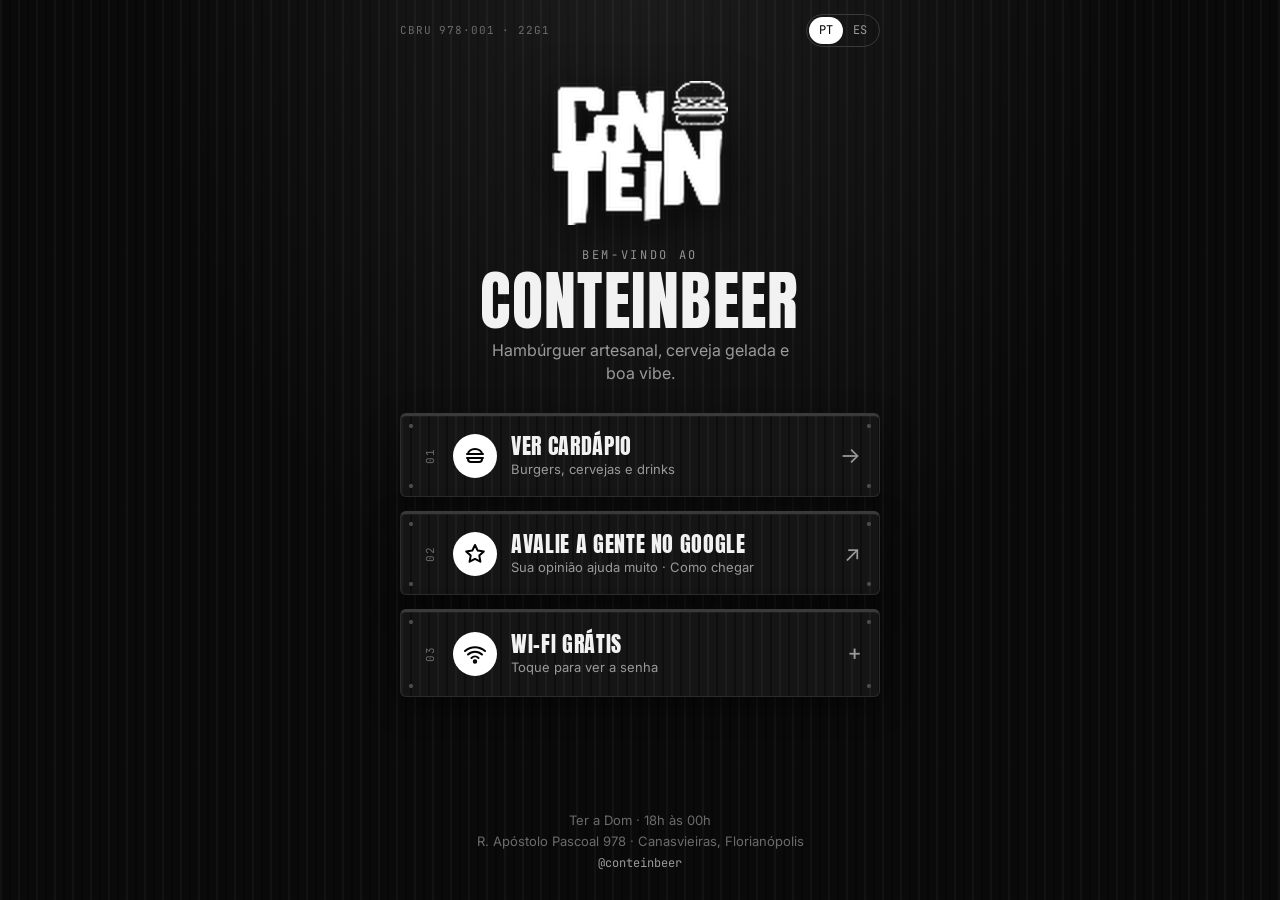
==== menu-digital/index.html @ 0159ce8a "Menú digital Conteinbeer: QR de mesa, menú bilingüe y panel con Supabase Página de inicio con menú, " ====
<!doctype html>
<html lang="pt-BR">
<head>
  <meta charset="utf-8">
  <meta name="viewport" content="width=device-width, initial-scale=1, viewport-fit=cover">
  <meta name="theme-color" content="#0a0a0a">
  <title>Conteinbeer · Bem-vindo</title>
  <meta name="description" content="Conteinbeer, Canasvieiras: cardápio, avaliações e Wi-Fi.">
  <link rel="icon" href="img/logo.png?v=2">
  <link rel="preconnect" href="https://fonts.googleapis.com">
  <link rel="preconnect" href="https://fonts.gstatic.com" crossorigin>
  <link href="https://fonts.googleapis.com/css2?family=Anton&family=Inter:wght@400;500;600;700&family=JetBrains+Mono:wght@500&display=swap" rel="stylesheet">
  <link rel="stylesheet" href="css/styles.css?v=3">
</head>
<body class="page-home">
  <header class="topbar">
    <span class="code">CBRU 978·001 · 22G1</span>
    <div class="lang" role="group" aria-label="Idioma">
      <button type="button" data-lang="pt">PT</button>
      <button type="button" data-lang="es">ES</button>
    </div>
  </header>

  <main class="home">
    <section class="hero">
      <img class="logo" src="img/logo.png?v=2" alt="Conteinbeer" width="176" height="144">
      <p class="eyebrow" data-i18n="welcome">Bem-vindo ao</p>
      <h1>Conteinbeer</h1>
      <p class="tagline" data-i18n="tagline">Hambúrguer artesanal, cerveja gelada e boa vibe.</p>
    </section>

    <nav class="links">
      <a class="panel link" href="menu.html">
        <span class="tag">01</span>
        <span class="icon" aria-hidden="true">
          <svg viewBox="0 0 24 24"><path d="M4 10h16M5 10a7 5 0 0 1 14 0M4 14h16M5 14v1a3 3 0 0 0 3 3h8a3 3 0 0 0 3-3v-1"/></svg>
        </span>
        <span class="text">
          <strong data-i18n="menu">Ver cardápio</strong>
          <small data-i18n="menuSub">Burgers, cervejas e drinks</small>
        </span>
        <span class="arrow" aria-hidden="true">→</span>
      </a>

      <a class="panel link" id="review-link" href="#" target="_blank" rel="noopener">
        <span class="tag">02</span>
        <span class="icon" aria-hidden="true">
          <svg viewBox="0 0 24 24"><path d="m12 3 2.7 5.6 6.1.8-4.5 4.2 1.1 6.1L12 16.8l-5.4 2.9 1.1-6.1-4.5-4.2 6.1-.8z"/></svg>
        </span>
        <span class="text">
          <strong data-i18n="review">Avalie a gente no Google</strong>
          <small data-i18n="reviewSub">Sua opinião ajuda muito · Como chegar</small>
        </span>
        <span class="arrow" aria-hidden="true">↗</span>
      </a>

      <div class="panel wifi" id="wifi">
        <button class="link wifi-toggle" type="button" aria-expanded="false" aria-controls="wifi-body">
          <span class="tag">03</span>
          <span class="icon" aria-hidden="true">
            <svg viewBox="0 0 24 24"><path d="M2 9a15 15 0 0 1 20 0M5 12.5a10 10 0 0 1 14 0M8.5 16a5 5 0 0 1 7 0"/><circle cx="12" cy="19.5" r="1.2"/></svg>
          </span>
          <span class="text">
            <strong data-i18n="wifi">Wi-Fi grátis</strong>
            <small data-i18n="wifiSub">Toque para ver a senha</small>
          </span>
          <span class="arrow chevron" aria-hidden="true">+</span>
        </button>
        <div class="wifi-body" id="wifi-body" hidden>
          <div class="field">
            <span class="label" data-i18n="network">Rede</span>
            <span class="value" id="wifi-ssid"></span>
          </div>
          <div class="field">
            <span class="label" data-i18n="password">Senha</span>
            <span class="value" id="wifi-pass"></span>
            <button class="copy" type="button" id="copy-pass" data-i18n="copy">Copiar</button>
          </div>
        </div>
      </div>
    </nav>
  </main>

  <footer class="footer">
    <p data-i18n="hours">Ter a Dom · 18h às 00h</p>
    <p id="address"></p>
    <a id="ig-link" href="#" target="_blank" rel="noopener">@conteinbeer</a>
  </footer>

  <script src="data/config.js"></script>
  <script src="js/app.js?v=3"></script>
</body>
</html>
---- menu-digital/css/styles.css ----
/* Conteinbeer — estética oscura de contenedor (negro, gris, blanco) */
:root {
  --bg: #0a0a0a;
  --steel: #151515;
  --steel-2: #1c1c1c;
  --line: #2b2b2b;
  --line-2: #3a3a3a;
  --text: #f2f2f2;
  --muted: #9a9a9a;
  --dim: #6b6b6b;
  --white: #ffffff;
  --radius: 6px;
  --display: "Anton", Impact, "Arial Narrow", sans-serif;
  --body: "Inter", system-ui, -apple-system, Segoe UI, Roboto, sans-serif;
  --mono: "JetBrains Mono", ui-monospace, Consolas, monospace;
  /* chapa corrugada del contenedor */
  --corrugated: repeating-linear-gradient(
    90deg,
    rgba(255, 255, 255, 0.035) 0 2px,
    rgba(255, 255, 255, 0) 2px 9px,
    rgba(0, 0, 0, 0.35) 9px 11px,
    rgba(0, 0, 0, 0) 11px 18px
  );
}

* { box-sizing: border-box; }
[hidden] { display: none !important; }
html { -webkit-text-size-adjust: 100%; scroll-behavior: smooth; }
body {
  margin: 0;
  min-height: 100vh;
  min-height: 100dvh;
  background-color: var(--bg);
  background-image:
    radial-gradient(ellipse at 50% -10%, rgba(255, 255, 255, 0.08), transparent 55%),
    var(--corrugated);
  color: var(--text);
  font-family: var(--body);
  font-size: 16px;
  line-height: 1.45;
  display: flex;
  flex-direction: column;
  align-items: center;
  padding: 0 16px env(safe-area-inset-bottom);
}
a { color: inherit; }
button { font: inherit; color: inherit; }
:focus-visible { outline: 2px solid var(--white); outline-offset: 3px; }

/* ---------- barra superior ---------- */
.topbar {
  width: 100%;
  max-width: 480px;
  display: flex;
  align-items: center;
  justify-content: space-between;
  gap: 12px;
  padding: 14px 0;
}
.topbar.sticky {
  position: sticky;
  top: 0;
  z-index: 10;
  background: rgba(10, 10, 10, 0.92);
  backdrop-filter: blur(8px);
  -webkit-backdrop-filter: blur(8px);
  margin: 0 -16px;
  padding: 10px 16px;
  max-width: calc(480px + 32px);
  width: calc(100% + 32px);
  border-bottom: 1px solid var(--line);
}
.code {
  font-family: var(--mono);
  font-size: 11px;
  letter-spacing: 0.08em;
  color: var(--dim);
}
.lang {
  display: inline-flex;
  border: 1px solid var(--line-2);
  border-radius: 999px;
  padding: 2px;
}
.lang button {
  border: 0;
  background: transparent;
  color: var(--muted);
  font-family: var(--mono);
  font-size: 12px;
  padding: 5px 10px;
  border-radius: 999px;
  cursor: pointer;
}
.lang button[aria-pressed="true"] { background: var(--white); color: #000; }

/* ---------- panel tipo contenedor ---------- */
.panel {
  position: relative;
  background-color: var(--steel);
  background-image:
    radial-gradient(circle at 10px 10px, #4a4a4a 1.6px, transparent 2.4px),
    radial-gradient(circle at calc(100% - 10px) 10px, #4a4a4a 1.6px, transparent 2.4px),
    radial-gradient(circle at 10px calc(100% - 10px), #4a4a4a 1.6px, transparent 2.4px),
    radial-gradient(circle at calc(100% - 10px) calc(100% - 10px), #4a4a4a 1.6px, transparent 2.4px),
    var(--corrugated);
  border: 1px solid var(--line);
  border-top: 3px solid var(--line-2);
  border-radius: var(--radius);
  box-shadow: 0 10px 30px rgba(0, 0, 0, 0.45), inset 0 1px 0 rgba(255, 255, 255, 0.04);
}
.tag {
  font-family: var(--mono);
  font-size: 11px;
  color: var(--dim);
  letter-spacing: 0.1em;
}

/* ---------- inicio ---------- */
.home { width: 100%; max-width: 480px; flex: 1; }
.hero { text-align: center; padding: 12px 0 28px; }
.logo {
  display: block;
  margin: 8px auto 22px;
  height: auto;
  filter: drop-shadow(0 10px 24px rgba(0, 0, 0, 0.8));
}
.eyebrow {
  margin: 0;
  font-family: var(--mono);
  font-size: 12px;
  text-transform: uppercase;
  letter-spacing: 0.22em;
  color: var(--muted);
}
h1 {
  margin: 4px 0 6px;
  font-family: var(--display);
  font-weight: 400;
  font-size: clamp(44px, 14vw, 64px);
  line-height: 1;
  letter-spacing: 0.02em;
  text-transform: uppercase;
}
.tagline { margin: 0 auto; max-width: 30ch; color: var(--muted); }

.links { display: grid; gap: 14px; }
.link {
  display: grid;
  grid-template-columns: auto 44px 1fr auto;
  align-items: center;
  gap: 14px;
  width: 100%;
  min-height: 84px;
  padding: 16px 18px 16px 22px;
  text-decoration: none;
  text-align: left;
  transition: transform 0.15s ease, border-color 0.15s ease, background-color 0.15s ease;
}
a.link:hover, a.link:active, .wifi-toggle:hover { border-color: #555; background-color: var(--steel-2); }
a.link:active { transform: scale(0.985); }
.link .tag { writing-mode: vertical-rl; transform: rotate(180deg); }
.icon {
  width: 44px;
  height: 44px;
  display: grid;
  place-items: center;
  border-radius: 50%;
  background: var(--white);
  color: #000;
}
.icon svg {
  width: 24px;
  height: 24px;
  fill: none;
  stroke: currentColor;
  stroke-width: 2;
  stroke-linecap: round;
  stroke-linejoin: round;
}
.text { display: flex; flex-direction: column; min-width: 0; }
.text strong {
  font-family: var(--display);
  font-weight: 400;
  font-size: 22px;
  letter-spacing: 0.03em;
  text-transform: uppercase;
  line-height: 1.1;
}
.text small { color: var(--muted); font-size: 13px; margin-top: 2px; }
.arrow { font-size: 22px; color: var(--muted); }

/* wifi */
.wifi { padding: 0; }
.wifi-toggle {
  border: 0;
  background: transparent;
  cursor: pointer;
  border-radius: var(--radius);
}
.wifi .chevron { transition: transform 0.2s ease; font-family: var(--mono); }
.wifi.open .chevron { transform: rotate(45deg); }
.wifi-body {
  border-top: 1px dashed var(--line-2);
  margin: 0 18px;
  padding: 14px 0 18px;
  display: grid;
  gap: 10px;
}
.field {
  display: flex;
  align-items: center;
  gap: 10px;
  background: rgba(0, 0, 0, 0.35);
  border: 1px solid var(--line);
  border-radius: var(--radius);
  padding: 10px 12px;
}
.field .label {
  font-family: var(--mono);
  font-size: 11px;
  text-transform: uppercase;
  letter-spacing: 0.1em;
  color: var(--dim);
  min-width: 52px;
}
.field .value {
  flex: 1;
  font-family: var(--mono);
  font-size: 15px;
  word-break: break-all;
  user-select: all;
}
.copy {
  border: 0;
  background: var(--white);
  color: #000;
  font-weight: 600;
  font-size: 13px;
  padding: 8px 14px;
  border-radius: 999px;
  cursor: pointer;
  white-space: nowrap;
}
.copy.ok { background: #d6d6d6; }

/* ---------- pie ---------- */
.footer {
  width: 100%;
  max-width: 480px;
  text-align: center;
  color: var(--dim);
  font-size: 13px;
  padding: 32px 0 28px;
}
.footer p { margin: 2px 0; }
.footer a { color: var(--muted); text-decoration: none; font-family: var(--mono); font-size: 12px; }

/* ---------- menú ---------- */
.back {
  display: inline-flex;
  align-items: center;
  gap: 6px;
  text-decoration: none;
  color: var(--muted);
  font-size: 14px;
  min-width: 80px;
}
.mini-logo { height: auto; }

.tabs {
  position: sticky;
  top: 57px;
  z-index: 9;
  width: calc(100% + 32px);
  max-width: calc(480px + 32px);
  margin: 0 -16px;
  padding: 10px 16px;
  display: flex;
  gap: 8px;
  overflow-x: auto;
  scrollbar-width: none;
  background: rgba(10, 10, 10, 0.92);
  backdrop-filter: blur(8px);
  -webkit-backdrop-filter: blur(8px);
  border-bottom: 1px solid var(--line);
}
.tabs::-webkit-scrollbar { display: none; }
.tabs a {
  flex: none;
  text-decoration: none;
  font-size: 14px;
  font-weight: 600;
  color: var(--muted);
  padding: 7px 14px;
  border: 1px solid var(--line-2);
  border-radius: 999px;
}
.tabs a.active { background: var(--white); border-color: var(--white); color: #000; }

.menu { width: 100%; max-width: 480px; flex: 1; }
.menu-title { margin: 22px 0 16px; }
.cat {
  padding: 20px 18px 8px;
  margin-bottom: 16px;
  scroll-margin-top: 120px;
}
.cat-head { display: flex; align-items: baseline; gap: 10px; }
.cat h2 {
  margin: 0;
  font-family: var(--display);
  font-weight: 400;
  font-size: 28px;
  letter-spacing: 0.03em;
  text-transform: uppercase;
}
.cat-note { margin: 4px 0 0; color: var(--muted); font-size: 13px; }
.cat ul { list-style: none; margin: 12px 0 0; padding: 0; }
.item { padding: 14px 0; border-top: 1px solid var(--line); }
.item-top { display: flex; align-items: baseline; gap: 8px; }
.item h3 {
  margin: 0;
  font-size: 16px;
  font-weight: 700;
  display: flex;
  flex-wrap: wrap;
  align-items: center;
  gap: 6px;
}
.dots { flex: 1; border-bottom: 1px dotted var(--line-2); transform: translateY(-4px); min-width: 12px; }
.price { font-family: var(--mono); font-size: 15px; white-space: nowrap; }
.desc { margin: 4px 0 0; color: var(--muted); font-size: 14px; max-width: 40ch; }
.badge {
  font-family: var(--mono);
  font-size: 10px;
  font-weight: 500;
  text-transform: uppercase;
  letter-spacing: 0.08em;
  padding: 2px 7px;
  border-radius: 3px;
  border: 1px solid var(--line-2);
  color: var(--muted);
}
.badge-casa { background: var(--white); color: #000; border-color: var(--white); }

/* subcategorías, fotos y foto ampliada */
.sub-title {
  margin: 18px 0 0;
  padding-top: 14px;
  border-top: 2px solid var(--line-2);
  font-family: var(--mono);
  font-size: 12px;
  font-weight: 500;
  text-transform: uppercase;
  letter-spacing: 0.14em;
  color: var(--muted);
}
.sub-title + .cat-note { margin-top: 2px; }
.sub-title + ul, .sub-title + .cat-note + ul { margin-top: 6px; }
.item.has-photo { display: flex; gap: 14px; align-items: flex-start; }
.item-body { flex: 1; min-width: 0; }
.photo {
  flex: none;
  width: 96px;
  height: 96px;
  object-fit: cover;
  border-radius: var(--radius);
  border: 1px solid var(--line-2);
  background: var(--steel-2);
  cursor: zoom-in;
}
.loading { color: var(--muted); text-align: center; padding: 40px 0; font-family: var(--mono); }
.lightbox {
  position: fixed;
  inset: 0;
  z-index: 50;
  display: flex;
  flex-direction: column;
  align-items: center;
  justify-content: center;
  gap: 12px;
  padding: 24px 16px;
  background: rgba(0, 0, 0, 0.92);
  cursor: zoom-out;
}
.lightbox img { max-width: 100%; max-height: 78vh; border-radius: var(--radius); }
.lightbox-caption { font-family: var(--display); font-size: 22px; text-transform: uppercase; letter-spacing: 0.03em; }

@media (prefers-reduced-motion: reduce) {
  html { scroll-behavior: auto; }
  * { transition: none !important; }
}
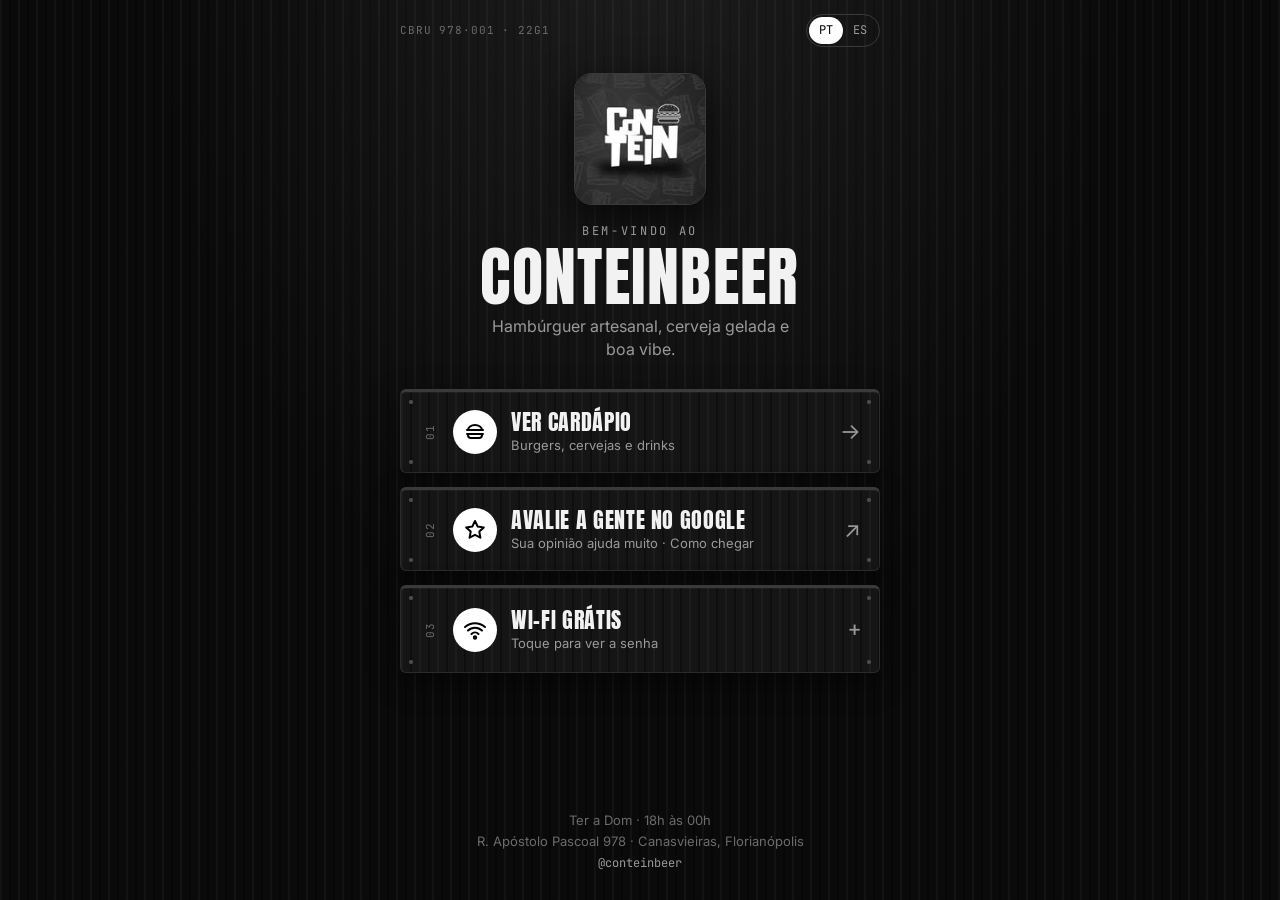
==== commit 8cd0d8f3: "Panel tipo CRM/iOS, login animado y vista previa al compartir - Panel: sidebar con filtros y métrica" ====
--- a/menu-digital/index.html
+++ b/menu-digital/index.html
@@ -4,13 +4,33 @@
   <meta charset="utf-8">
   <meta name="viewport" content="width=device-width, initial-scale=1, viewport-fit=cover">
   <meta name="theme-color" content="#0a0a0a">
-  <title>Conteinbeer · Bem-vindo</title>
-  <meta name="description" content="Conteinbeer, Canasvieiras: cardápio, avaliações e Wi-Fi.">
-  <link rel="icon" href="img/logo.png?v=2">
+  <title>Conteinbeer · Hamburgueria e bar em Canasvieiras</title>
+  <meta name="description" content="Hambúrguer artesanal, cerveja gelada e drinks em Canasvieiras, Florianópolis. Veja o cardápio, avalie a gente e conecte no Wi-Fi.">
+  <!-- Vista previa al compartir (WhatsApp, Instagram, Facebook). Cambiar SITE si el dominio es otro. -->
+  <link rel="canonical" href="https://conteinbeer.vercel.app/">
+  <meta property="og:type" content="website">
+  <meta property="og:site_name" content="Conteinbeer">
+  <meta property="og:locale" content="pt_BR">
+  <meta property="og:locale:alternate" content="es_AR">
+  <meta property="og:url" content="https://conteinbeer.vercel.app/">
+  <meta property="og:title" content="Conteinbeer · Hamburgueria e bar em Canasvieiras">
+  <meta property="og:description" content="Hambúrguer artesanal, cerveja gelada e drinks em Canasvieiras, Florianópolis. Veja o cardápio, avalie a gente e conecte no Wi-Fi.">
+  <meta property="og:image" content="https://conteinbeer.vercel.app/img/og-image.jpg">
+  <meta property="og:image:secure_url" content="https://conteinbeer.vercel.app/img/og-image.jpg">
+  <meta property="og:image:type" content="image/jpeg">
+  <meta property="og:image:width" content="1200">
+  <meta property="og:image:height" content="630">
+  <meta property="og:image:alt" content="Logo do Conteinbeer, hamburgueria e bar em Canasvieiras">
+  <meta name="twitter:card" content="summary_large_image">
+  <meta name="twitter:title" content="Conteinbeer · Hamburgueria e bar em Canasvieiras">
+  <meta name="twitter:description" content="Hambúrguer artesanal, cerveja gelada e drinks em Canasvieiras, Florianópolis. Veja o cardápio, avalie a gente e conecte no Wi-Fi.">
+  <meta name="twitter:image" content="https://conteinbeer.vercel.app/img/og-image.jpg">
+  <link rel="icon" href="img/logo.png?v=3">
+  <link rel="apple-touch-icon" href="img/logo.png?v=3">
   <link rel="preconnect" href="https://fonts.googleapis.com">
   <link rel="preconnect" href="https://fonts.gstatic.com" crossorigin>
   <link href="https://fonts.googleapis.com/css2?family=Anton&family=Inter:wght@400;500;600;700&family=JetBrains+Mono:wght@500&display=swap" rel="stylesheet">
-  <link rel="stylesheet" href="css/styles.css?v=3">
+  <link rel="stylesheet" href="css/styles.css?v=4">
 </head>
 <body class="page-home">
   <header class="topbar">
@@ -23,7 +43,7 @@
 
   <main class="home">
     <section class="hero">
-      <img class="logo" src="img/logo.png?v=2" alt="Conteinbeer" width="176" height="144">
+      <img class="logo" src="img/logo.png?v=3" alt="Conteinbeer" width="132" height="132">
       <p class="eyebrow" data-i18n="welcome">Bem-vindo ao</p>
       <h1>Conteinbeer</h1>
       <p class="tagline" data-i18n="tagline">Hambúrguer artesanal, cerveja gelada e boa vibe.</p>
--- a/menu-digital/css/styles.css
+++ b/menu-digital/css/styles.css
@@ -121,9 +121,10 @@
 .hero { text-align: center; padding: 12px 0 28px; }
 .logo {
   display: block;
-  margin: 8px auto 22px;
-  height: auto;
-  filter: drop-shadow(0 10px 24px rgba(0, 0, 0, 0.8));
+  margin: 0 auto 18px;
+  border-radius: 18px;
+  border: 1px solid var(--line-2);
+  box-shadow: 0 14px 40px rgba(0, 0, 0, 0.7);
 }
 .eyebrow {
   margin: 0;
@@ -266,7 +267,7 @@
   font-size: 14px;
   min-width: 80px;
 }
-.mini-logo { height: auto; }
+.mini-logo { border-radius: 8px; border: 1px solid var(--line-2); }
 
 .tabs {
   position: sticky;
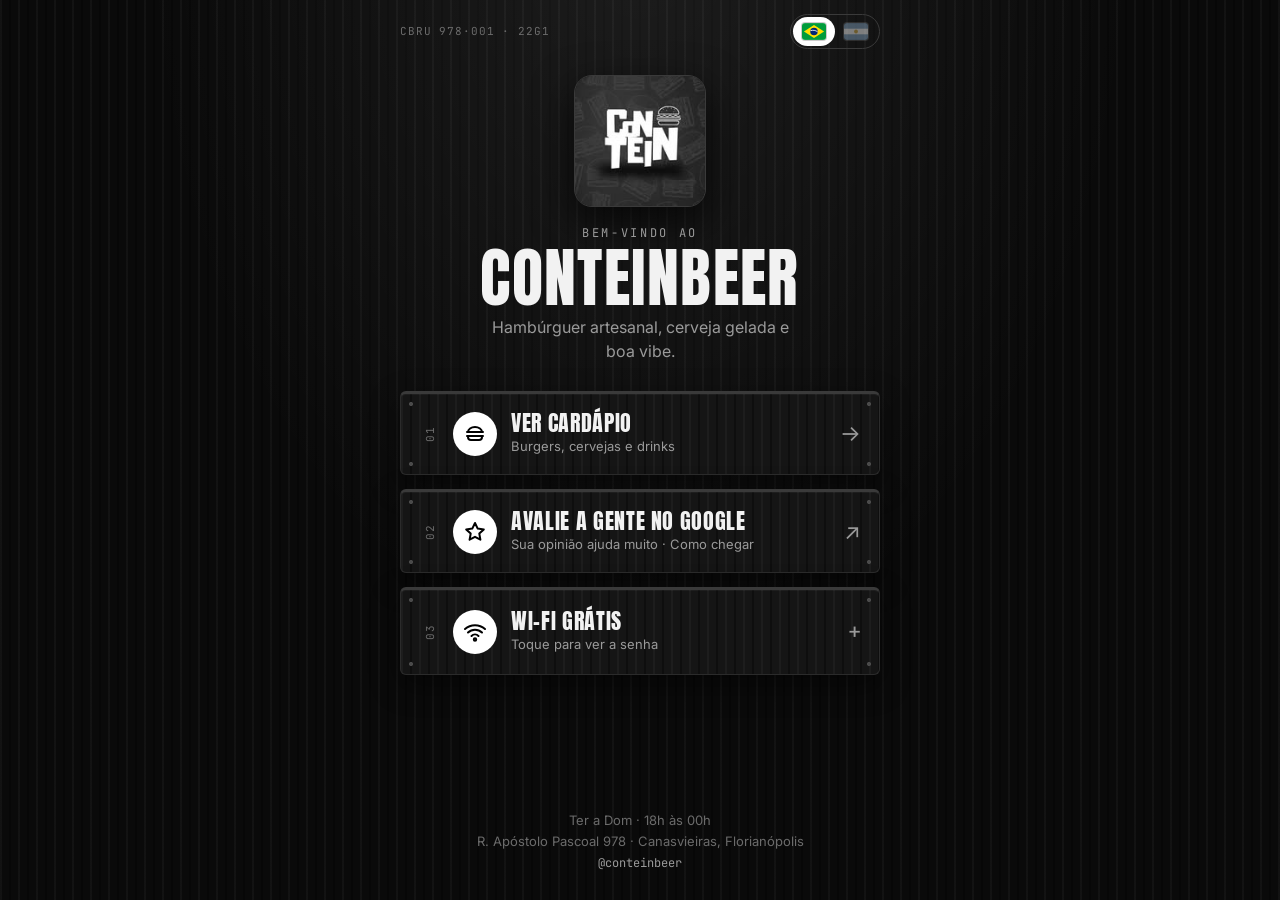
==== commit 4d5524a3: "Idioma automático según el celular, se mantiene entre páginas y banderas - Detecta español/portugués" ====
--- a/menu-digital/index.html
+++ b/menu-digital/index.html
@@ -30,14 +30,14 @@
   <link rel="preconnect" href="https://fonts.googleapis.com">
   <link rel="preconnect" href="https://fonts.gstatic.com" crossorigin>
   <link href="https://fonts.googleapis.com/css2?family=Anton&family=Inter:wght@400;500;600;700&family=JetBrains+Mono:wght@500&display=swap" rel="stylesheet">
-  <link rel="stylesheet" href="css/styles.css?v=4">
+  <link rel="stylesheet" href="css/styles.css?v=8">
 </head>
 <body class="page-home">
   <header class="topbar">
     <span class="code">CBRU 978·001 · 22G1</span>
     <div class="lang" role="group" aria-label="Idioma">
-      <button type="button" data-lang="pt">PT</button>
-      <button type="button" data-lang="es">ES</button>
+      <button type="button" data-lang="pt" aria-label="Português" title="Português"><svg class="flag" viewBox="0 0 20 14" aria-hidden="true"><rect width="20" height="14" fill="#009c3b"/><path d="M10 1.6 18.4 7 10 12.4 1.6 7z" fill="#ffdf00"/><circle cx="10" cy="7" r="3.1" fill="#002776"/><path d="M7.1 6.3c2-.6 4.2-.3 5.9.9" stroke="#fff" stroke-width=".7" fill="none"/></svg></button>
+      <button type="button" data-lang="es" aria-label="Español" title="Español"><svg class="flag" viewBox="0 0 20 14" aria-hidden="true"><rect width="20" height="14" fill="#74acdf"/><rect y="4.67" width="20" height="4.66" fill="#fff"/><circle cx="10" cy="7" r="1.6" fill="#f6b40e"/></svg></button>
     </div>
   </header>
 
@@ -108,6 +108,6 @@
   </footer>
 
   <script src="data/config.js"></script>
-  <script src="js/app.js?v=3"></script>
+  <script src="js/app.js?v=8"></script>
 </body>
 </html>
--- a/menu-digital/css/styles.css
+++ b/menu-digital/css/styles.css
@@ -93,6 +93,11 @@
   cursor: pointer;
 }
 .lang button[aria-pressed="true"] { background: var(--white); color: #000; }
+/* banderas */
+.lang button { display: grid; place-items: center; padding: 6px 9px; }
+.lang .flag { width: 24px; height: 17px; display: block; border-radius: 3px; box-shadow: 0 0 0 1px rgba(255, 255, 255, 0.25); opacity: 0.45; filter: saturate(0.6); transition: opacity 0.15s, filter 0.15s; }
+.lang button[aria-pressed="true"] .flag { opacity: 1; filter: none; box-shadow: 0 0 0 1px rgba(0, 0, 0, 0.2); }
+.lang button:hover .flag { opacity: 0.85; }
 
 /* ---------- panel tipo contenedor ---------- */
 .panel {
@@ -387,6 +392,78 @@
 .lightbox img { max-width: 100%; max-height: 78vh; border-radius: var(--radius); }
 .lightbox-caption { font-family: var(--display); font-size: 22px; text-transform: uppercase; letter-spacing: 0.03em; }
 
+/* ---------- promociones ---------- */
+.cat.promo {
+  padding: 22px 0 8px;
+  margin-bottom: 18px;
+  background: none;
+  border: 0;
+  box-shadow: none;
+}
+.cat.promo .cat-head { align-items: center; }
+.cat.promo h2 { font-size: 34px; }
+.cat.promo .cat-note { margin-top: 2px; }
+
+.promo-list { list-style: none; margin: 14px 0 0; padding: 0; display: grid; gap: 16px; }
+.promo-card {
+  position: relative;
+  overflow: hidden;
+  border-radius: 14px;
+  background: #0b0b0b;
+  color: var(--white);
+  border: 1px solid #3a3a3a;
+  box-shadow: 0 18px 40px rgba(0, 0, 0, 0.6), inset 0 1px 0 rgba(255, 255, 255, 0.06);
+  animation: promo-in 0.5s cubic-bezier(0.2, 0.8, 0.2, 1) both;
+  animation-delay: calc(var(--i, 0) * 90ms);
+}
+.promo-photo { display: block; width: 100%; aspect-ratio: 16 / 9; object-fit: cover; cursor: zoom-in; }
+.promo-body { position: relative; padding: 16px 18px 18px; }
+.promo-name {
+  margin: 0 76px 6px 0;
+  font-family: var(--display);
+  font-weight: 400;
+  font-size: 30px;
+  line-height: 1.02;
+  letter-spacing: 0.02em;
+  text-transform: uppercase;
+}
+.promo-desc { margin: 0 76px 14px 0; color: #b4b4b4; font-size: 14.5px; max-width: 34ch; }
+.promo-photo + .promo-body .promo-desc { margin-right: 0; }
+.promo-price { display: flex; align-items: baseline; flex-wrap: wrap; gap: 4px 12px; }
+.promo-old { font-family: var(--mono); font-size: 13px; color: #8a8a8a; }
+.promo-old small { font-size: 11px; text-transform: uppercase; letter-spacing: 0.08em; }
+.promo-now { font-family: var(--display); font-size: 36px; line-height: 1; letter-spacing: 0.01em; }
+.promo-stamp {
+  position: absolute;
+  top: 14px;
+  right: 14px;
+  width: 64px;
+  height: 64px;
+  display: grid;
+  place-items: center;
+  border-radius: 50%;
+  background: var(--white);
+  color: #0a0a0a;
+  font-family: var(--display);
+  font-size: 21px;
+  letter-spacing: 0.02em;
+  box-shadow: 0 0 0 3px #0b0b0b, 0 0 0 5px var(--white);
+  transform: rotate(-12deg);
+  animation: stamp-in 0.45s cubic-bezier(0.3, 1.6, 0.5, 1) both;
+  animation-delay: calc(var(--i, 0) * 90ms + 250ms);
+}
+.promo-photo + .promo-body .promo-stamp { top: -36px; }
+@keyframes promo-in { from { opacity: 0; transform: translateY(14px); } to { opacity: 1; transform: none; } }
+@keyframes stamp-in { from { opacity: 0; transform: rotate(-30deg) scale(1.8); } to { opacity: 1; transform: rotate(-12deg) scale(1); } }
+
+.tabs a.tab-promo { border-color: var(--white); color: var(--white); }
+.tabs a.tab-promo::before { content: "★ "; }
+.tabs a.tab-promo.active { color: #000; }
+
+@media (prefers-reduced-motion: reduce) {
+  .promo-card, .promo-stamp { animation: none; }
+}
+
 @media (prefers-reduced-motion: reduce) {
   html { scroll-behavior: auto; }
   * { transition: none !important; }
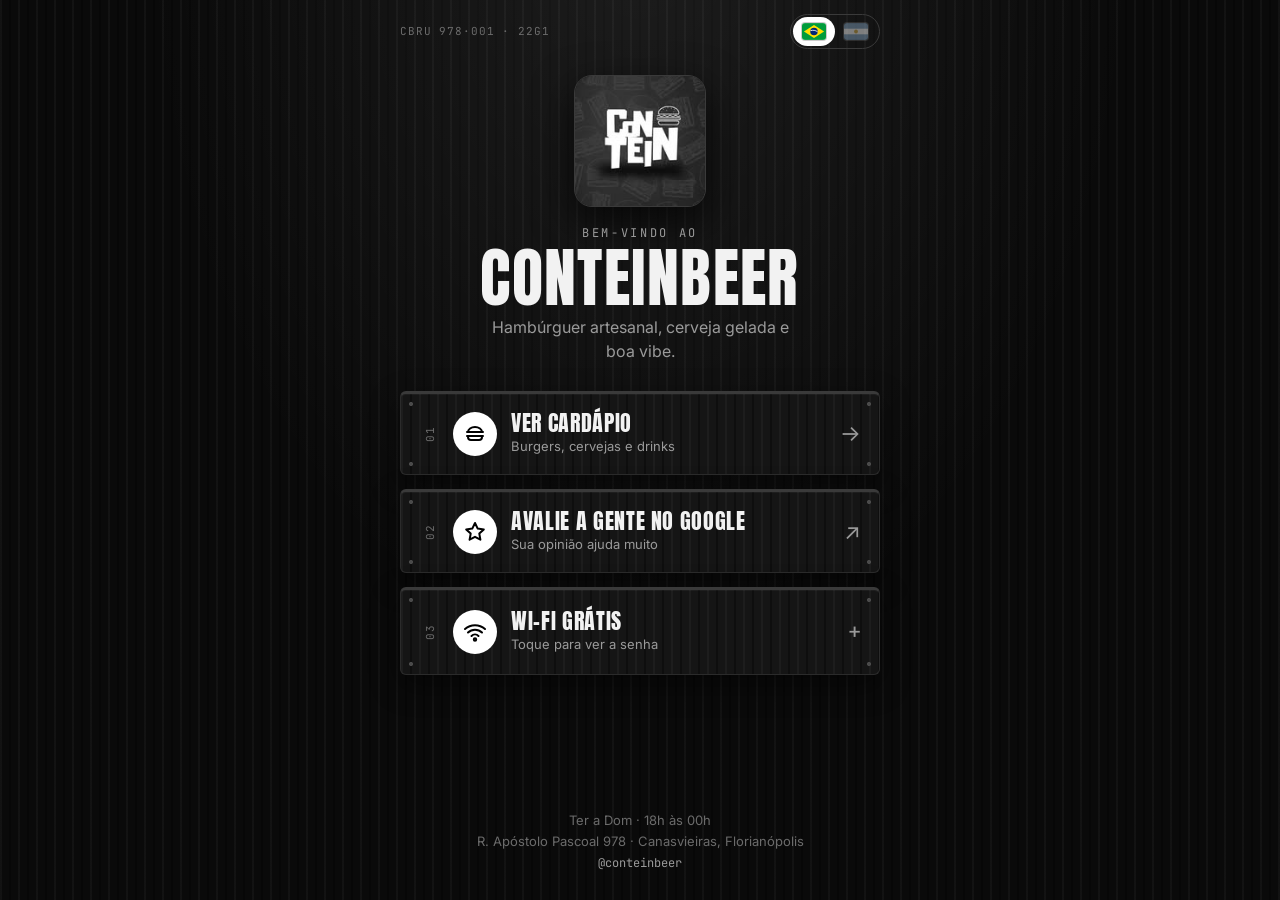
==== commit f3747ce9: "Link directo para dejar reseña en Google (Place ID del bar) Co-Authored-By: Claude Opus 5.5 <noreply" ====
--- a/menu-digital/index.html
+++ b/menu-digital/index.html
@@ -69,7 +69,7 @@
         </span>
         <span class="text">
           <strong data-i18n="review">Avalie a gente no Google</strong>
-          <small data-i18n="reviewSub">Sua opinião ajuda muito · Como chegar</small>
+          <small data-i18n="reviewSub">Sua opinião ajuda muito</small>
         </span>
         <span class="arrow" aria-hidden="true">↗</span>
       </a>
@@ -108,6 +108,6 @@
   </footer>
 
   <script src="data/config.js"></script>
-  <script src="js/app.js?v=8"></script>
+  <script src="js/app.js?v=9"></script>
 </body>
 </html>
